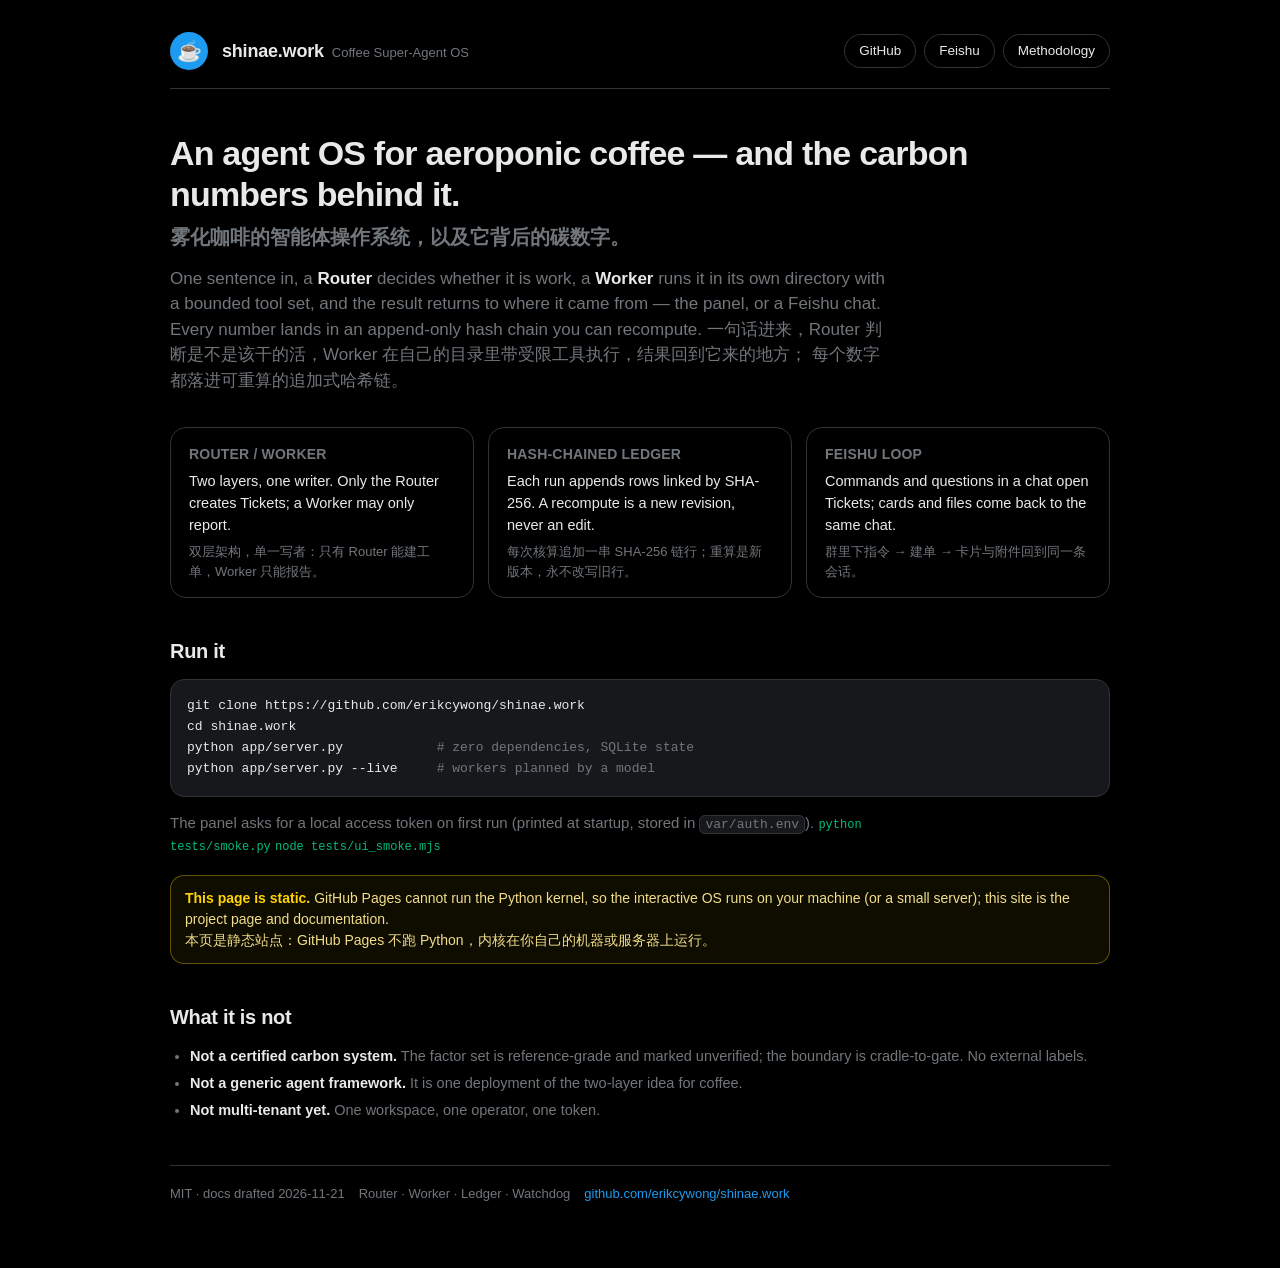
==== docs/index.html @ 7a51f89b "Coffee Super-Agent OS: router/worker kernel, hash-chained carbon ledger, Feishu bridge, X-style pane" ====
<!doctype html>
<html lang="zh-CN">
<head>
<meta charset="utf-8">
<meta name="viewport" content="width=device-width, initial-scale=1">
<title>shinae.work — Coffee Super-Agent OS</title>
<meta name="description" content="An agent operating system for aeroponic coffee and carbon accounting: Router/Worker, hash-chained ledger, Feishu loop.">
<link rel="icon" href="data:image/svg+xml,<svg xmlns='http://www.w3.org/2000/svg' viewBox='0 0 100 100'><text y='.9em' font-size='90'>☕</text></svg>">
<style>
  :root{
    --bg:#000;--line:#2f3336;--text:#e7e9ea;--dim:#71767b;--accent:#1d9bf0;
    --green:#00ba7c;--surface:#16181c;--mono:ui-monospace,"Cascadia Mono",Consolas,monospace;
    --sans:-apple-system,"Segoe UI",Roboto,"Helvetica Neue","PingFang SC","Microsoft YaHei",sans-serif;
  }
  *{box-sizing:border-box}
  html,body{margin:0;background:var(--bg);color:var(--text);font-family:var(--sans);
    font-size:16px;line-height:1.5;-webkit-font-smoothing:antialiased}
  a{color:var(--accent);text-decoration:none}
  a:hover{text-decoration:underline}
  .wrap{max-width:980px;margin:0 auto;padding:32px 20px 64px}
  header{display:flex;align-items:center;gap:14px;padding-bottom:18px;border-bottom:1px solid var(--line)}
  .mark{width:38px;height:38px;border-radius:50%;background:var(--accent);display:grid;place-items:center;
    font-size:20px;color:#fff;flex:0 0 auto}
  .brand b{font-size:18px;letter-spacing:-.2px}
  .brand span{color:var(--dim);font-size:13px;margin-left:8px}
  nav{margin-left:auto;display:flex;gap:8px;flex-wrap:wrap}
  nav a{border:1px solid var(--line);border-radius:999px;padding:6px 14px;font-size:13.5px;color:var(--text)}
  nav a:hover{background:rgba(231,233,234,.08);text-decoration:none}
  h1{font-size:34px;line-height:1.2;letter-spacing:-.8px;margin:44px 0 10px;font-weight:800}
  h1 .cn{display:block;font-size:20px;color:var(--dim);font-weight:600;margin-top:10px;letter-spacing:0}
  .lead{color:var(--dim);font-size:17px;max-width:720px}
  .lead b{color:var(--text);font-weight:600}
  .grid{display:grid;gap:14px;margin:34px 0}
  @media(min-width:760px){.grid.c3{grid-template-columns:repeat(3,1fr)}}
  .card{border:1px solid var(--line);border-radius:16px;padding:16px 18px}
  .card h3{margin:0 0 6px;font-size:14px;color:var(--dim);font-weight:700;letter-spacing:.2px}
  .card p{margin:0;font-size:14.5px;color:var(--text)}
  .card .cn2{display:block;color:var(--dim);font-size:13px;margin-top:6px}
  pre{background:var(--surface);border:1px solid var(--line);border-radius:14px;padding:16px;
    overflow:auto;font-family:var(--mono);font-size:13px;line-height:1.6}
  code{font-family:var(--mono);font-size:13px;background:var(--surface);border:1px solid var(--line);
    border-radius:6px;padding:1px 5px}
  h2{font-size:20px;margin:38px 0 10px;letter-spacing:-.3px}
  .note{border:1px solid rgba(255,212,0,.35);background:rgba(255,212,0,.06);border-radius:14px;
    padding:12px 14px;font-size:14px;color:#f2dd8a;margin:18px 0}
  .note b{color:#ffd400}
  ul{color:var(--dim);font-size:14.5px;padding-left:20px}
  li{margin:5px 0}
  li b{color:var(--text);font-weight:600}
  footer{border-top:1px solid var(--line);margin-top:44px;padding-top:18px;color:var(--dim);font-size:13px;
    display:flex;gap:14px;flex-wrap:wrap}
  .tag{font-family:var(--mono);font-size:12px;color:var(--green)}
</style>
</head>
<body>
<div class="wrap">
  <header>
    <div class="mark">☕</div>
    <div class="brand"><b>shinae.work</b><span>Coffee Super-Agent OS</span></div>
    <nav>
      <a href="https://github.com/erikcywong/shinae.work">GitHub</a>
      <a href="https://github.com/erikcywong/shinae.work/blob/main/docs/005-feishu.md">Feishu</a>
      <a href="https://github.com/erikcywong/shinae.work/blob/main/docs/004-methodology.md">Methodology</a>
    </nav>
  </header>

  <h1>An agent OS for aeroponic coffee — and the carbon numbers behind it.
    <span class="cn">雾化咖啡的智能体操作系统，以及它背后的碳数字。</span>
  </h1>
  <p class="lead">
    One sentence in, a <b>Router</b> decides whether it is work, a <b>Worker</b> runs it in its own
    directory with a bounded tool set, and the result returns to where it came from — the panel, or a
    Feishu chat. Every number lands in an append-only hash chain you can recompute.
    <span class="cn2">一句话进来，Router 判断是不是该干的活，Worker 在自己的目录里带受限工具执行，结果回到它来的地方；
    每个数字都落进可重算的追加式哈希链。</span>
  </p>

  <div class="grid c3">
    <div class="card">
      <h3>ROUTER / WORKER</h3>
      <p>Two layers, one writer. Only the Router creates Tickets; a Worker may only report.</p>
      <span class="cn2">双层架构，单一写者：只有 Router 能建工单，Worker 只能报告。</span>
    </div>
    <div class="card">
      <h3>HASH-CHAINED LEDGER</h3>
      <p>Each run appends rows linked by SHA-256. A recompute is a new revision, never an edit.</p>
      <span class="cn2">每次核算追加一串 SHA-256 链行；重算是新版本，永不改写旧行。</span>
    </div>
    <div class="card">
      <h3>FEISHU LOOP</h3>
      <p>Commands and questions in a chat open Tickets; cards and files come back to the same chat.</p>
      <span class="cn2">群里下指令 → 建单 → 卡片与附件回到同一条会话。</span>
    </div>
  </div>

  <h2>Run it</h2>
  <pre>git clone https://github.com/erikcywong/shinae.work
cd shinae.work
python app/server.py            <span style="color:#71767b"># zero dependencies, SQLite state</span>
python app/server.py --live     <span style="color:#71767b"># workers planned by a model</span></pre>
  <p class="lead" style="font-size:15px">
    The panel asks for a local access token on first run (printed at startup, stored in
    <code>var/auth.env</code>). <span class="tag">python tests/smoke.py</span>
    <span class="tag">node tests/ui_smoke.mjs</span>
  </p>

  <div class="note">
    <b>This page is static.</b> GitHub Pages cannot run the Python kernel, so the interactive OS runs
    on your machine (or a small server); this site is the project page and documentation.
    <br>本页是静态站点：GitHub Pages 不跑 Python，内核在你自己的机器或服务器上运行。
  </div>

  <h2>What it is not</h2>
  <ul>
    <li><b>Not a certified carbon system.</b> The factor set is reference-grade and marked unverified; the
      boundary is cradle-to-gate. No external labels.</li>
    <li><b>Not a generic agent framework.</b> It is one deployment of the two-layer idea for coffee.</li>
    <li><b>Not multi-tenant yet.</b> One workspace, one operator, one token.</li>
  </ul>

  <footer>
    <span>MIT · docs drafted 2026-11-21</span>
    <span>Router · Worker · Ledger · Watchdog</span>
    <span><a href="https://github.com/erikcywong/shinae.work">github.com/erikcywong/shinae.work</a></span>
  </footer>
</div>
</body>
</html>
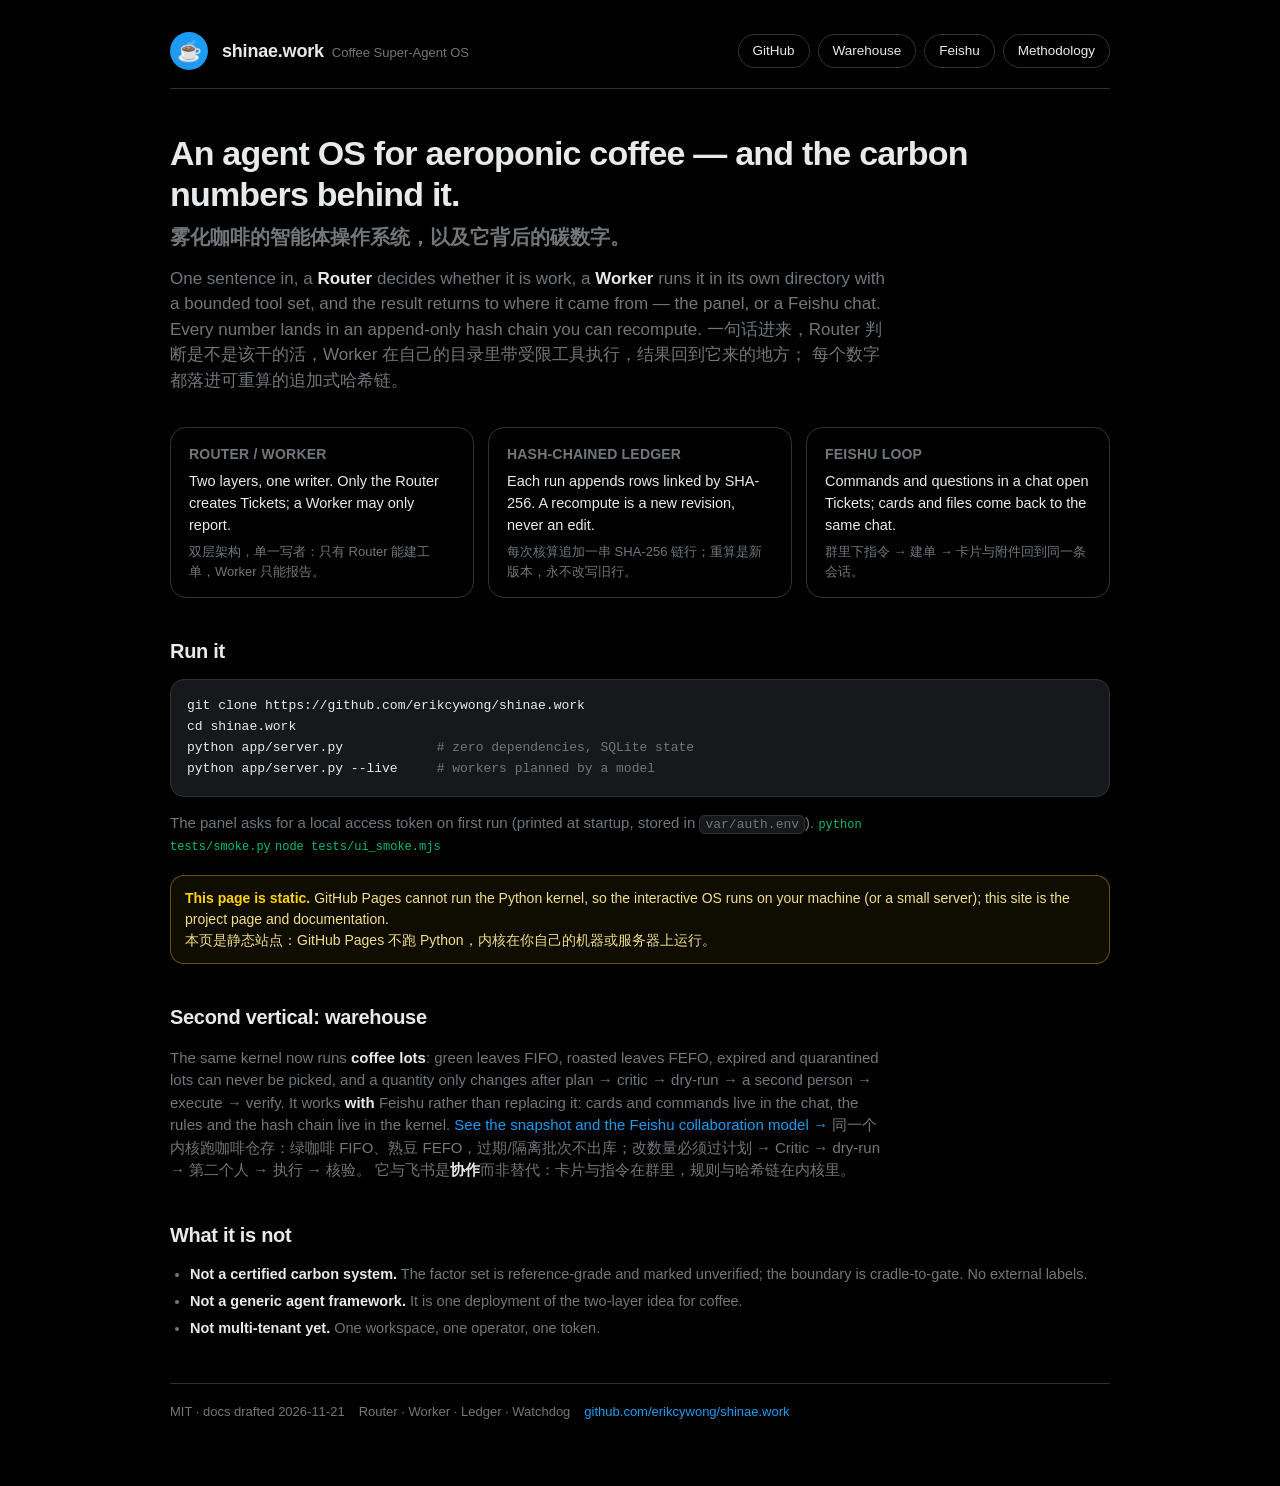
==== commit 967cb0d4: "docs: warehouse Super-agent page + design doc - docs/warehouse.html: static capability page generate" ====
--- a/docs/index.html
+++ b/docs/index.html
@@ -59,6 +59,7 @@
     <div class="brand"><b>shinae.work</b><span>Coffee Super-Agent OS</span></div>
     <nav>
       <a href="https://github.com/erikcywong/shinae.work">GitHub</a>
+      <a href="warehouse.html">Warehouse</a>
       <a href="https://github.com/erikcywong/shinae.work/blob/main/docs/005-feishu.md">Feishu</a>
       <a href="https://github.com/erikcywong/shinae.work/blob/main/docs/004-methodology.md">Methodology</a>
     </nav>
@@ -110,6 +111,17 @@
     <br>本页是静态站点：GitHub Pages 不跑 Python，内核在你自己的机器或服务器上运行。
   </div>
 
+  <h2>Second vertical: warehouse</h2>
+  <p class="lead" style="font-size:15px">
+    The same kernel now runs <b>coffee lots</b>: green leaves FIFO, roasted leaves FEFO, expired and quarantined
+    lots can never be picked, and a quantity only changes after plan → critic → dry-run → a second person →
+    execute → verify. It works <b>with</b> Feishu rather than replacing it: cards and commands live in the chat,
+    the rules and the hash chain live in the kernel.
+    <a href="warehouse.html">See the snapshot and the Feishu collaboration model →</a>
+    <span class="cn2">同一个内核跑咖啡仓存：绿咖啡 FIFO、熟豆 FEFO，过期/隔离批次不出库；改数量必须过计划 → Critic → dry-run → 第二个人 → 执行 → 核验。
+    它与飞书是<b>协作</b>而非替代：卡片与指令在群里，规则与哈希链在内核里。</span>
+  </p>
+
   <h2>What it is not</h2>
   <ul>
     <li><b>Not a certified carbon system.</b> The factor set is reference-grade and marked unverified; the
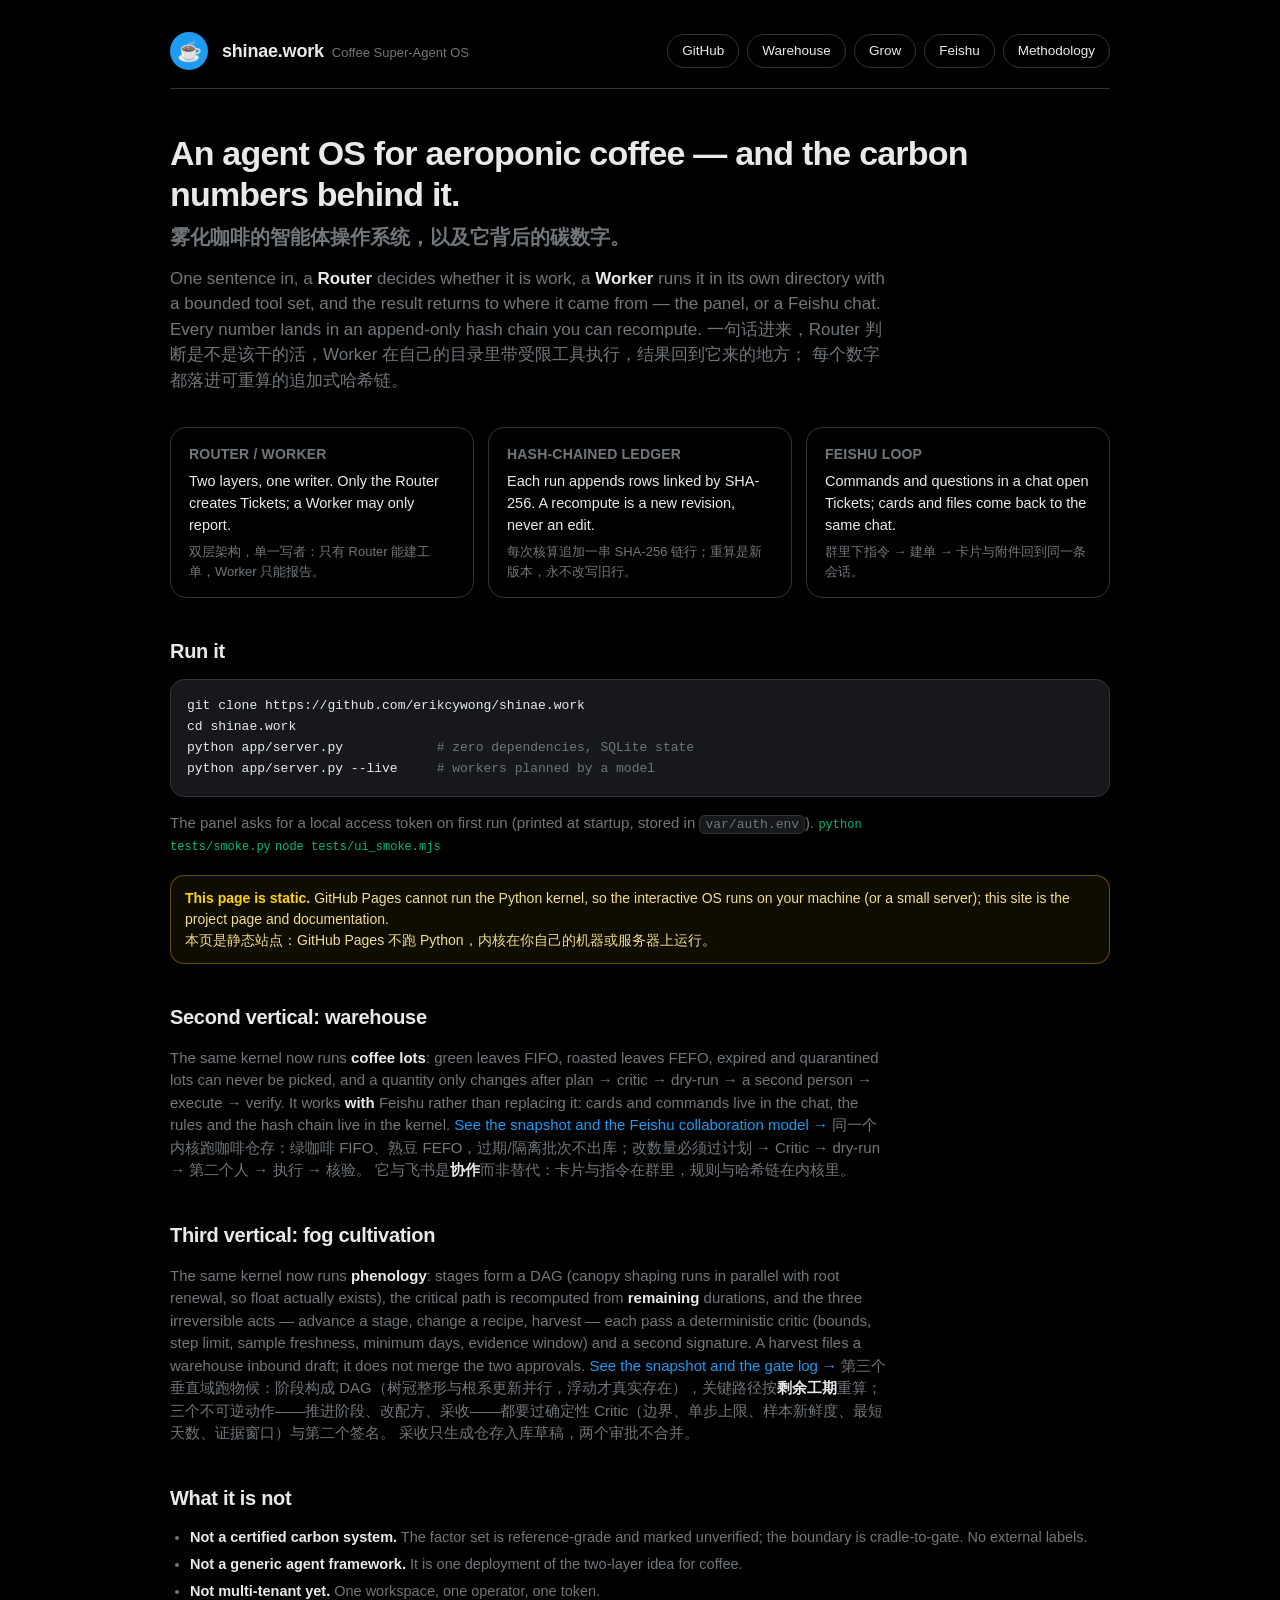
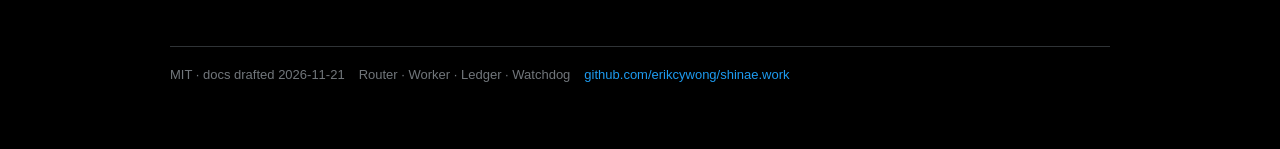
==== commit 977ee644: "docs: fog-cultivation Super-agent page + design doc Third vertical on the same kernel: phenology CPM" ====
--- a/docs/index.html
+++ b/docs/index.html
@@ -60,6 +60,7 @@
     <nav>
       <a href="https://github.com/erikcywong/shinae.work">GitHub</a>
       <a href="warehouse.html">Warehouse</a>
+      <a href="grow.html">Grow</a>
       <a href="https://github.com/erikcywong/shinae.work/blob/main/docs/005-feishu.md">Feishu</a>
       <a href="https://github.com/erikcywong/shinae.work/blob/main/docs/004-methodology.md">Methodology</a>
     </nav>
@@ -122,6 +123,19 @@
     它与飞书是<b>协作</b>而非替代：卡片与指令在群里，规则与哈希链在内核里。</span>
   </p>
 
+  <h2>Third vertical: fog cultivation</h2>
+  <p class="lead" style="font-size:15px">
+    The same kernel now runs <b>phenology</b>: stages form a DAG (canopy shaping runs in parallel with root
+    renewal, so float actually exists), the critical path is recomputed from <b>remaining</b> durations, and the
+    three irreversible acts — advance a stage, change a recipe, harvest — each pass a deterministic critic
+    (bounds, step limit, sample freshness, minimum days, evidence window) and a second signature.
+    A harvest files a warehouse inbound draft; it does not merge the two approvals.
+    <a href="grow.html">See the snapshot and the gate log →</a>
+    <span class="cn2">第三个垂直域跑物候：阶段构成 DAG（树冠整形与根系更新并行，浮动才真实存在），关键路径按<b>剩余工期</b>重算；
+    三个不可逆动作——推进阶段、改配方、采收——都要过确定性 Critic（边界、单步上限、样本新鲜度、最短天数、证据窗口）与第二个签名。
+    采收只生成仓存入库草稿，两个审批不合并。</span>
+  </p>
+
   <h2>What it is not</h2>
   <ul>
     <li><b>Not a certified carbon system.</b> The factor set is reference-grade and marked unverified; the
